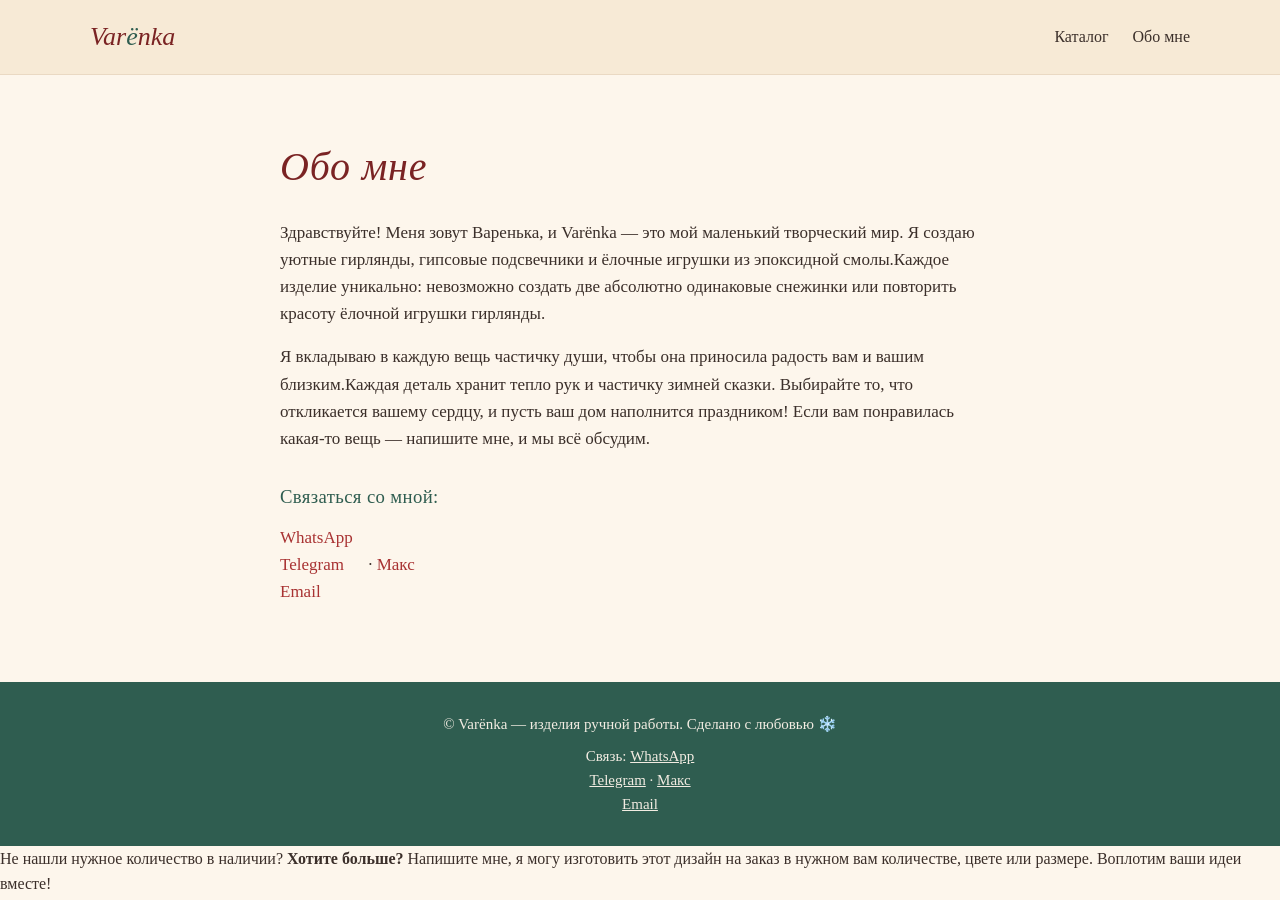
==== about.html @ e11b9ad2 "Update about.html" ====
<!DOCTYPE html>
<html lang="ru">
<head>
  <meta charset="UTF-8">
  <meta name="viewport" content="width=device-width, initial-scale=1.0">
  <title>Обо мне — Varёnka</title>
  <link rel="stylesheet" href="style.css">
</head>
<body>

<header>
  <div class="container nav">
    <a href="index.html" class="logo">Var<span>ё</span>nka</a>
    <ul>
      <li><a href="catalog.html">Каталог</a></li>
      <li><a href="about.html">Обо мне</a></li>
    </ul>
  </div>
</header>

<div class="container about">
  <h1>Обо мне</h1>
  <p>Здравствуйте! Меня зовут Варенька, и Varёnka — это мой маленький творческий мир. Я создаю уютные гирлянды, гипсовые подсвечники и ёлочные игрушки из эпоксидной смолы.Каждое изделие уникально: невозможно создать две абсолютно одинаковые снежинки или повторить красоту ёлочной игрушки гирлянды.</p>
  <p> Я вкладываю в каждую вещь частичку души, чтобы она приносила радость вам и вашим близким.Каждая деталь хранит тепло рук и частичку зимней сказки. Выбирайте то, что откликается вашему сердцу, и пусть ваш дом наполнится праздником! Если вам понравилась какая-то вещь — напишите мне, и мы всё обсудим.</p>

  <div class="contacts">
    <h3 style="margin-bottom:12px;color:var(--green)">Связаться со мной:</h3>
    <p>
       <a href="https://wa.me/+79312424304" target="_blank">WhatsApp</a><br>
      <a href="https://t.me/zaigrinavs">Telegram</a> ·
   <a href="https://max.ru/u/f9LHodD0cOLlz1ItaKKBuRrBQSuhfOYl6oUlWiGbm6PGYJE0i15IHQIW2W4" target="_blank">Макс</a><br>
      <a href="fep0000@gmail.com">Email</a>
    </p>
  </div>
</div>

<footer>
  <p>© Varёnka — изделия ручной работы. Сделано с любовью ❄️</p>
  <p style="margin-top:8px;">
    Связь: 
    <a href="https://wa.me/+79312424304" target="_blank">WhatsApp</a><br>
      <a href="https://t.me/zaigrinavs">Telegram</a> ·
   <a href="https://max.ru/u/f9LHodD0cOLlz1ItaKKBuRrBQSuhfOYl6oUlWiGbm6PGYJE0i15IHQIW2W4" target="_blank">Макс</a><br>
      <a href="fep0000@gmail.com">Email</a>
  </p>
</footer>
    
</body>
</html>
  <p>Не нашли нужное количество в наличии? <strong>Хотите больше?</strong> Напишите мне, я могу изготовить этот дизайн на заказ в нужном вам количестве, цвете или размере. Воплотим ваши идеи вместе!</p>
---- style.css ----
/* ===== Базовое ===== */
* { box-sizing: border-box; margin: 0; padding: 0; }

:root {
  --bg: #fdf6ec;          /* тёплый кремовый */
  --bg-soft: #f7ead6;
  --accent: #a83232;      /* винный красный */
  --accent-dark: #7a2323;
  --green: #2f5d50;       /* тёмно-зелёный */
  --text: #3b2f2a;
  --muted: #7a6a60;
  --card: #ffffff;
  --shadow: 0 6px 24px rgba(59, 47, 42, 0.08);
  --radius: 16px;
}

body {
  font-family: "Georgia", "Times New Roman", serif;
  background: var(--bg);
  color: var(--text);
  line-height: 1.6;
}

h1, h2, h3 { font-weight: normal; letter-spacing: 0.02em; }

a { color: var(--accent); text-decoration: none; }
a:hover { text-decoration: underline; }

img { max-width: 100%; display: block; }

.container { max-width: 1100px; margin: 0 auto; padding: 0 20px; }

/* ===== Шапка ===== */
header {
  background: var(--bg-soft);
  border-bottom: 1px solid #ead9c3;
  position: sticky; top: 0; z-index: 10;
}
.nav {
  display: flex; align-items: center; justify-content: space-between;
  padding: 16px 0;
  flex-wrap: wrap; gap: 12px;
}
.logo {
  font-size: 26px; font-family: "Georgia", serif; font-style: italic;
  color: var(--accent-dark);
}
.logo span { color: var(--green); }
.nav ul { display: flex; gap: 24px; list-style: none; flex-wrap: wrap; }
.nav ul a { color: var(--text); font-size: 16px; }

/* ===== Hero на главной ===== */
.hero {
  padding: 80px 0 60px;
  text-align: center;
  background:
    radial-gradient(circle at 15% 20%, rgba(168,50,50,0.06), transparent 40%),
    radial-gradient(circle at 85% 80%, rgba(47,93,80,0.07), transparent 45%);
}
.hero h1 {
  font-size: clamp(34px, 6vw, 56px);
  color: var(--accent-dark);
  margin-bottom: 18px;
  font-style: italic;
}
.hero p {
  font-size: clamp(16px, 2.4vw, 20px);
  color: var(--muted);
  max-width: 640px; margin: 0 auto 32px;
}
.btn {
  display: inline-block;
  background: var(--accent);
  color: #fff;
  padding: 14px 32px;
  border-radius: 40px;
  font-size: 17px;
  transition: background .2s;
}
.btn:hover { background: var(--accent-dark); text-decoration: none; }
.btn-outline {
  background: transparent; color: var(--accent);
  border: 1.5px solid var(--accent);
}

/* ===== Категории на главной ===== */
.categories {
  display: grid;
  grid-template-columns: repeat(auto-fit, minmax(200px, 1fr));
  gap: 20px;
  padding: 40px 0 70px;
}
.cat-card {
  background: var(--card);
  border-radius: var(--radius);
  padding: 36px 20px;
  text-align: center;
  box-shadow: var(--shadow);
  transition: transform .2s;
  color: var(--text);
}
.cat-card:hover { transform: translateY(-4px); text-decoration: none; }
.cat-card .emoji { font-size: 40px; display: block; margin-bottom: 12px; }
.cat-card h3 { color: var(--accent-dark); font-size: 20px; }

/* ===== Каталог ===== */
.catalog-header { padding: 50px 0 20px; text-align: center; }
.catalog-header h1 { font-size: clamp(28px, 4vw, 40px); color: var(--accent-dark); font-style: italic; }
.catalog-header p { color: var(--muted); }

.filters {
  display: flex; gap: 10px; flex-wrap: wrap; justify-content: center;
  padding: 20px 0 30px;
}
.filter-btn {
  background: var(--card);
  border: 1.5px solid #ead9c3;
  border-radius: 40px;
  padding: 8px 20px;
  cursor: pointer;
  font-family: inherit;
  font-size: 15px;
  color: var(--text);
  transition: all .2s;
}
.filter-btn:hover { border-color: var(--accent); }
.filter-btn.active { background: var(--accent); color: #fff; border-color: var(--accent); }

.grid {
  display: grid;
  grid-template-columns: repeat(auto-fill, minmax(240px, 1fr));
  gap: 24px;
  padding-bottom: 70px;
}
.card {
  background: var(--card);
  border-radius: var(--radius);
  overflow: hidden;
  box-shadow: var(--shadow);
  transition: transform .2s;
  display: flex; flex-direction: column;
}
.card:hover { transform: translateY(-4px); }
.card .photo {
  aspect-ratio: 1 / 1;
  background: var(--bg-soft);
  overflow: hidden;
}
.card .photo img { width: 100%; height: 100%; object-fit: cover; }
.card .body { padding: 16px 18px 20px; flex: 1; display: flex; flex-direction: column; }
.card .cat-label {
  font-size: 12px; text-transform: uppercase; letter-spacing: 0.08em;
  color: var(--green); margin-bottom: 6px;
}
.card h3 { font-size: 18px; margin-bottom: 8px; color: var(--text); }
.card .desc { font-size: 14px; color: var(--muted); flex: 1; margin-bottom: 12px; }
.card .price { font-size: 18px; color: var(--accent-dark); font-weight: bold; }

/* ===== Подвал ===== */
footer {
  background: var(--green);
  color: #f2ece2;
  text-align: center;
  padding: 30px 20px;
  font-size: 15px;
}
footer a { color: #f2ece2; text-decoration: underline; }

/* ===== Обо мне ===== */
.about { padding: 60px 0; max-width: 720px; margin: 0 auto; }
.about h1 { font-size: clamp(28px, 4vw, 40px); color: var(--accent-dark); font-style: italic; margin-bottom: 20px; }
.about p { margin-bottom: 16px; font-size: 17px; }
.contacts { margin-top: 30px; }
.contacts a { display: inline-block; margin-right: 20px; font-size: 17px; }

/* ===== Мобильная адаптация ===== */
@media (max-width: 600px) {
  .nav ul { gap: 14px; font-size: 15px; }
  .hero { padding: 50px 0 40px; }
  .grid { grid-template-columns: repeat(auto-fill, minmax(160px, 1fr)); gap: 14px; }
  .card .body { padding: 12px; }
  .card h3 { font-size: 16px; }
  .card .desc { font-size: 13px; }
}
/* ===== Модальное окно галереи ===== */
.modal {
  display: none; 
  position: fixed; 
  z-index: 100; 
  left: 0;
  top: 0;
  width: 100%; 
  height: 100%; 
  overflow: auto; 
  background-color: rgba(59, 47, 42, 0.9); /* Темный фон */
  backdrop-filter: blur(4px);
}

.modal-content {
  margin: 5% auto;
  display: block;
  max-width: 80%;
  max-height: 75vh;
  border-radius: 8px;
  box-shadow: 0 0 20px rgba(0,0,0,0.5);
  object-fit: contain;
  animation: zoom 0.3s;
}

@keyframes zoom {
  from {transform: scale(0.8)} 
  to {transform: scale(1)}
}

.close {
  position: absolute;
  top: 20px;
  right: 35px;
  color: #fdf6ec;
  font-size: 40px;
  font-weight: bold;
  cursor: pointer;
}

.close:hover { color: #a83232; }

.prev, .next {
  cursor: pointer;
  position: absolute;
  top: 50%;
  width: auto;
  padding: 16px;
  margin-top: -50px;
  color: white;
  font-weight: bold;
  font-size: 30px;
  transition: 0.3s;
  user-select: none;
  text-decoration: none;
}
.next { right: 20px; border-radius: 3px 0 0 3px; }
.prev { left: 20px; border-radius: 0 3px 3px 0; }
.prev:hover, .next:hover { background-color: rgba(168,50,50,0.8); color: #fff; }

#caption {
  margin: auto;
  display: block;
  width: 80%;
  max-width: 700px;
  text-align: center;
  color: #fdf6ec;
  padding: 10px 0;
  font-size: 20px;
  font-style: italic;
}

/* Адаптив для телефонов */
@media only screen and (max-width: 700px){
  .modal-content { width: 100%; }
  .prev, .next { font-size: 20px; }
}
/* ===== Переключатель обложек на карточке ===== */
.photo {
  position: relative; /* Чтобы стрелочки позиционировались внутри фото */
}

.card-arrow {
  position: absolute;
  top: 50%;
  transform: translateY(-50%);
  background: rgba(253, 246, 236, 0.85); /* Тёплый кремовый фон */
  color: var(--accent-dark);
  border: none;
  border-radius: 50%;
  width: 32px;
  height: 32px;
  font-size: 18px;
  display: flex;
  align-items: center;
  justify-content: center;
  cursor: pointer;
  box-shadow: 0 2px 8px rgba(0,0,0,0.15);
  opacity: 0; /* Скрыты по умолчанию */
  transition: opacity 0.2s, background 0.2s;
  z-index: 2;
}

.card:hover .card-arrow {
  opacity: 1; /* Появляются при наведении на карточку */
}

.card-arrow:hover {
  background: #ffffff;
}

.card-arrow.left { left: 10px; }
.card-arrow.right { right: 10px; }
/* Кнопка "Показать всю коллекцию" */
.btn-collection {
  display: inline-block;
  background: var(--accent);
  color: #fff;
  padding: 10px 24px;
  border-radius: 30px;
  font-size: 15px;
  transition: background 0.2s;
  border: none;
  cursor: pointer;
  font-family: inherit;
}
.btn-collection:hover {
  background: var(--accent-dark);
}
/* ===== Картинки в категориях на главной ===== */
.cat-card {
  display: flex;
  flex-direction: column;
  align-items: center;
  overflow: hidden;
  padding: 0 0 20px 0; /* Убираем отступ сверху, чтобы картинка была впритык к краям */
}

.cat-img {
  width: 100%;
  height: 180px;
  object-fit: cover;
  margin-bottom: 15px;
  border-bottom: 2px solid var(--bg-soft);
  transition: transform 0.3s ease;
}

.cat-card:hover .cat-img {
  transform: scale(1.05); /* Легкий эффект увеличения при наведении */
}

/* Убираем старый стиль для эмодзи, так как мы его больше не используем */
.cat-card .emoji {
  display: none;
}
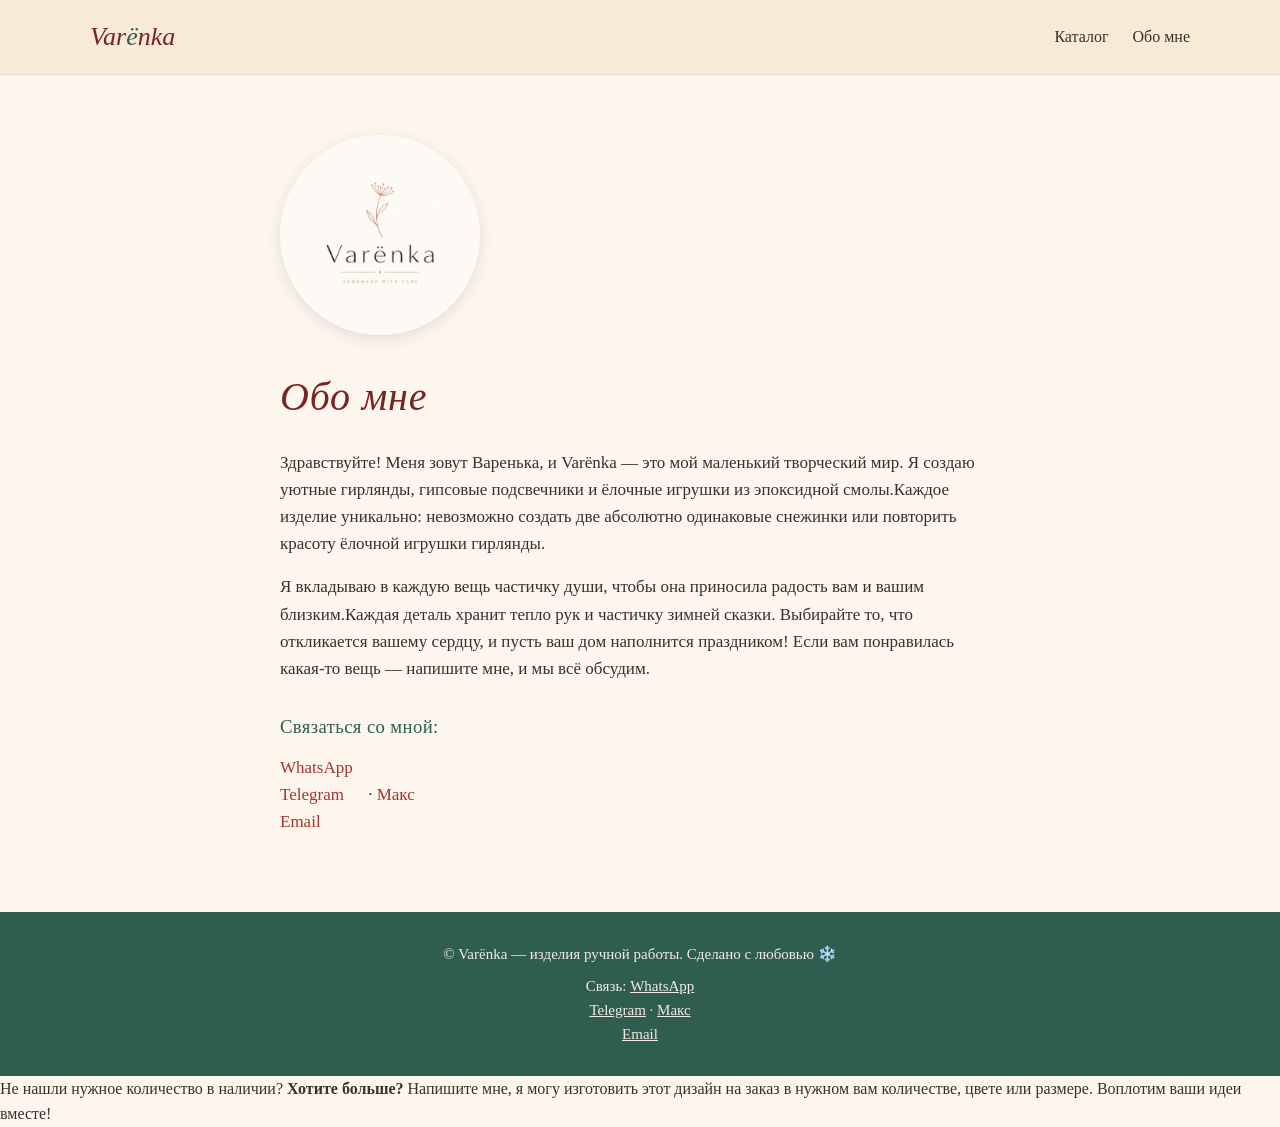
==== commit 14f1d39f: "Update about.html" ====
--- a/about.html
+++ b/about.html
@@ -19,6 +19,9 @@
 </header>
 
 <div class="container about">
+   <div style="text-align: center; margin-bottom: 30px;">
+    <img src="images/logo.png" alt="Логотип Varёnka" style="max-width: 200px; width: 100%; border-radius: 50%; box-shadow: 0 4px 15px rgba(0,0,0,0.1);">
+  </div>
   <h1>Обо мне</h1>
   <p>Здравствуйте! Меня зовут Варенька, и Varёnka — это мой маленький творческий мир. Я создаю уютные гирлянды, гипсовые подсвечники и ёлочные игрушки из эпоксидной смолы.Каждое изделие уникально: невозможно создать две абсолютно одинаковые снежинки или повторить красоту ёлочной игрушки гирлянды.</p>
   <p> Я вкладываю в каждую вещь частичку души, чтобы она приносила радость вам и вашим близким.Каждая деталь хранит тепло рук и частичку зимней сказки. Выбирайте то, что откликается вашему сердцу, и пусть ваш дом наполнится праздником! Если вам понравилась какая-то вещь — напишите мне, и мы всё обсудим.</p>
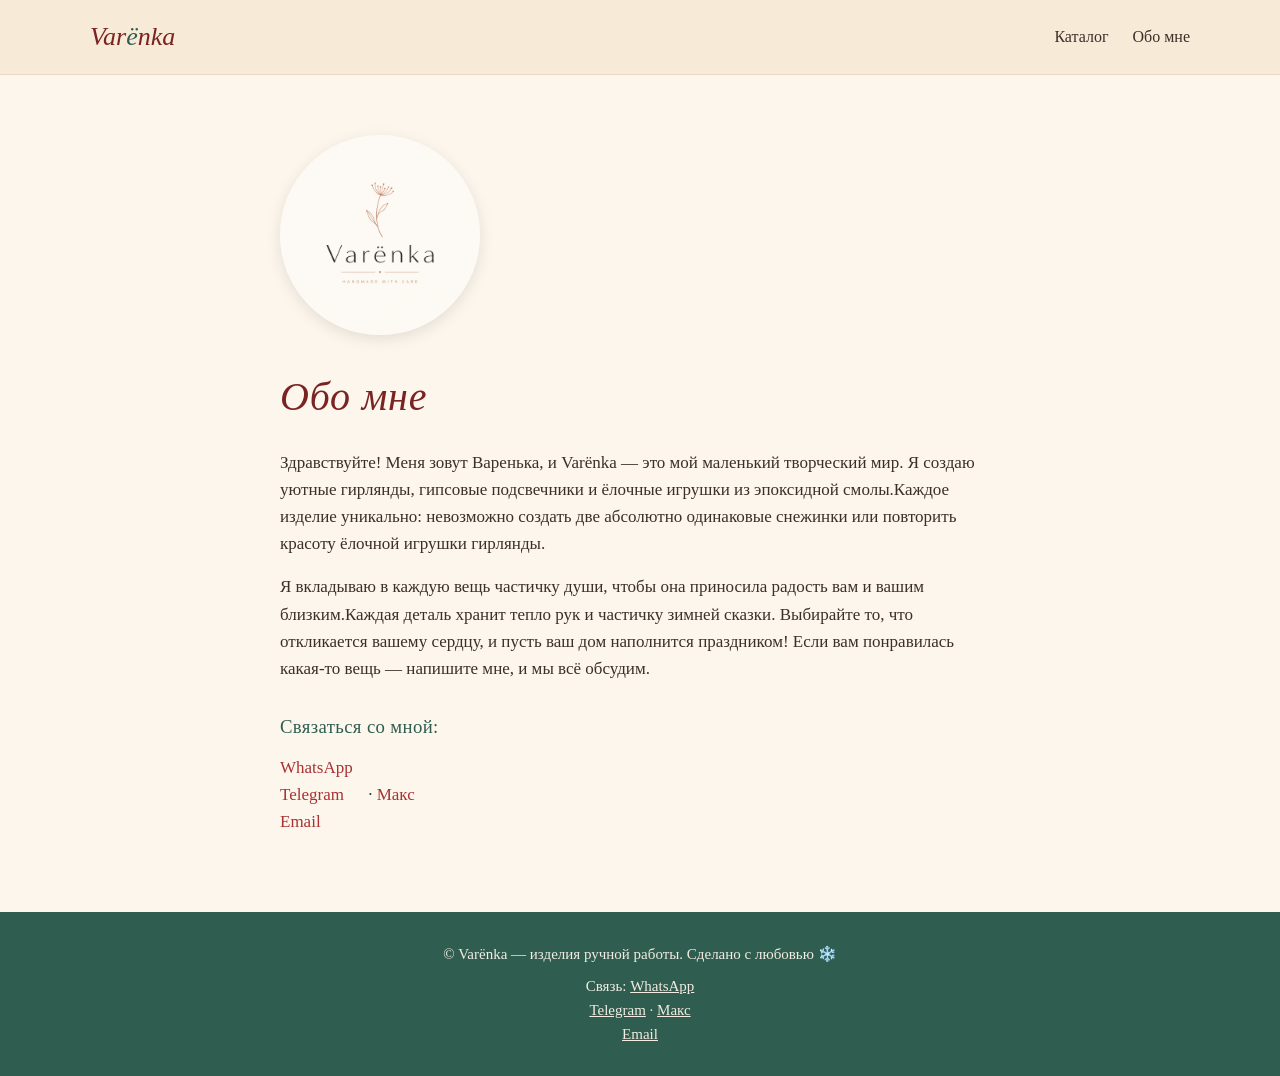
==== commit ec14a03e: "Update about.html" ====
--- a/about.html
+++ b/about.html
@@ -50,4 +50,4 @@
     
 </body>
 </html>
-  <p>Не нашли нужное количество в наличии? <strong>Хотите больше?</strong> Напишите мне, я могу изготовить этот дизайн на заказ в нужном вам количестве, цвете или размере. Воплотим ваши идеи вместе!</p>
+ 
--- a/style.css
+++ b/style.css
@@ -337,3 +337,28 @@
 .cat-card .emoji {
   display: none;
 }
+/* ===== Блок "Изготовление на заказ" в каталоге ===== */
+.custom-order-block {
+  background: var(--bg-soft);
+  border: 1px dashed var(--accent);
+  border-radius: var(--radius);
+  padding: 30px 20px;
+  text-align: center;
+  margin: 40px auto 60px auto;
+  max-width: 800px;
+  box-shadow: var(--shadow);
+}
+
+.custom-order-block h3 {
+  color: var(--accent-dark);
+  font-size: 22px;
+  margin-bottom: 15px;
+  font-style: italic;
+}
+
+.custom-order-block p {
+  color: var(--text);
+  font-size: 16px;
+  margin-bottom: 20px;
+  line-height: 1.6;
+}
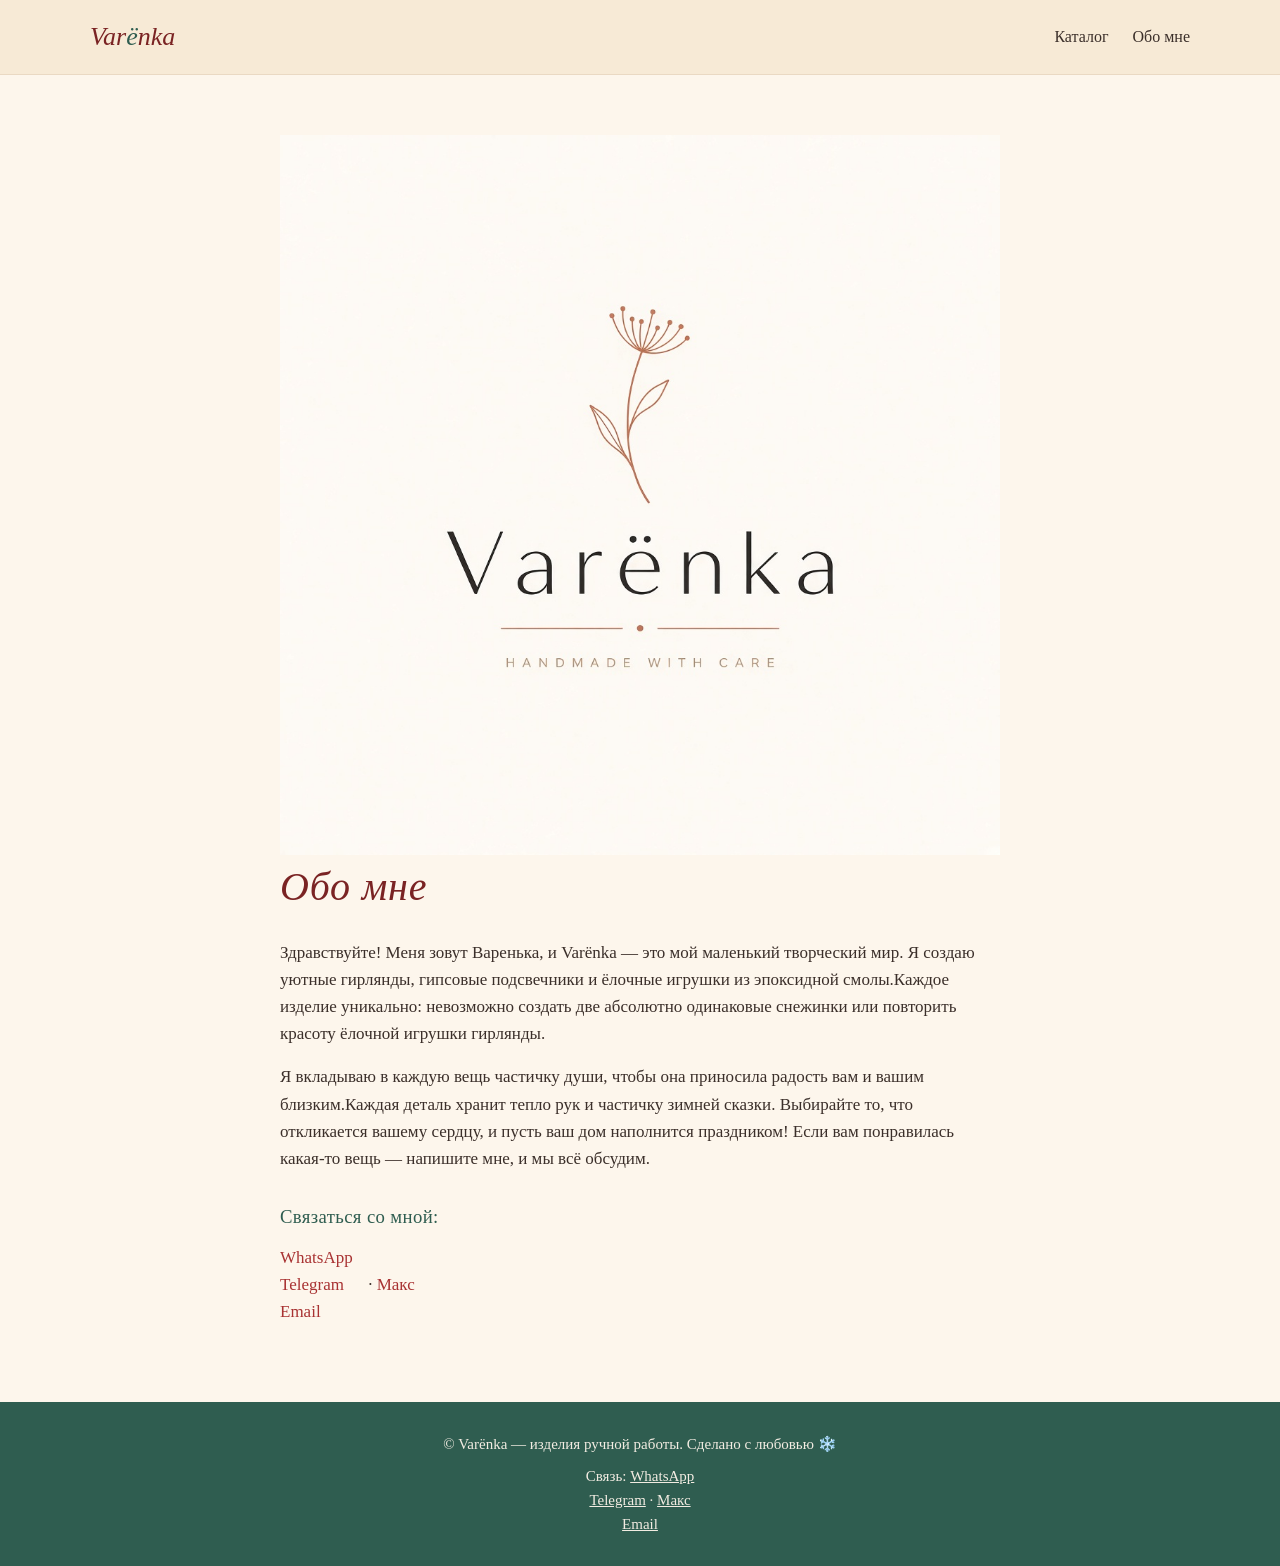
==== commit 66c3fd2a: "Update about.html" ====
--- a/about.html
+++ b/about.html
@@ -19,11 +19,15 @@
 </header>
 
 <div class="container about">
-   <div style="text-align: center; margin-bottom: 30px;">
-    <img src="images/logo.png" alt="Логотип Varёnka" style="max-width: 200px; width: 100%; border-radius: 50%; box-shadow: 0 4px 15px rgba(0,0,0,0.1);">
+  <div class="about-header">
+    <img src="images/logo.png" alt="Логотип Varёnka" class="about-logo">
+    <div class="about-title">
+      <h1>Обо мне</h1>
+    </div>
   </div>
-  <h1>Обо мне</h1>
-  <p>Здравствуйте! Меня зовут Варенька, и Varёnka — это мой маленький творческий мир. Я создаю уютные гирлянды, гипсовые подсвечники и ёлочные игрушки из эпоксидной смолы.Каждое изделие уникально: невозможно создать две абсолютно одинаковые снежинки или повторить красоту ёлочной игрушки гирлянды.</p>
+  
+  <div class="about-text">
+    <p>Здравствуйте! Меня зовут Варенька, и Varёnka — это мой маленький творческий мир. Я создаю уютные гирлянды, гипсовые подсвечники и ёлочные игрушки из эпоксидной смолы.Каждое изделие уникально: невозможно создать две абсолютно одинаковые снежинки или повторить красоту ёлочной игрушки гирлянды.</p>
   <p> Я вкладываю в каждую вещь частичку души, чтобы она приносила радость вам и вашим близким.Каждая деталь хранит тепло рук и частичку зимней сказки. Выбирайте то, что откликается вашему сердцу, и пусть ваш дом наполнится праздником! Если вам понравилась какая-то вещь — напишите мне, и мы всё обсудим.</p>
 
   <div class="contacts">
@@ -36,7 +40,7 @@
     </p>
   </div>
 </div>
-
+</div>
 <footer>
   <p>© Varёnka — изделия ручной работы. Сделано с любовью ❄️</p>
   <p style="margin-top:8px;">
--- a/style.css
+++ b/style.css
@@ -362,3 +362,41 @@
   margin-bottom: 20px;
   line-height: 1.6;
 }
+/* ===== Баннер на главной ===== */
+.hero-content {
+  display: flex;
+  align-items: center;
+  justify-content: center;
+  gap: 40px; /* Расстояние между логотипом и текстом */
+  text-align: left; /* Выравниваем текст по левому краю */
+}
+
+.hero-text {
+  max-width: 600px;
+}
+
+.hero-logo {
+  width: 200px;  /* Тот же размер, что и на странице Обо мне */
+  height: 200px; 
+  flex-shrink: 0; /* Запрещаем сжиматься */
+  border-radius: 50%; /* Делает идеальный круг */
+  object-fit: cover; /* Чтобы картинка не искажалась */
+  box-shadow: 0 6px 20px rgba(59, 47, 42, 0.15); /* Тень, как на Обо мне */
+  border: 3px solid var(--bg-soft); /* Легкая рамка */
+  margin: 0; 
+}
+
+/* Мобильная адаптация для баннера */
+@media (max-width: 768px) {
+  .hero-content {
+    flex-direction: column; /* На телефонах ставим картинку над текстом */
+    text-align: center;
+  }
+  .hero-text {
+    text-align: center;
+  }
+  .hero-logo {
+    width: 150px;
+    height: 150px;
+  }
+}
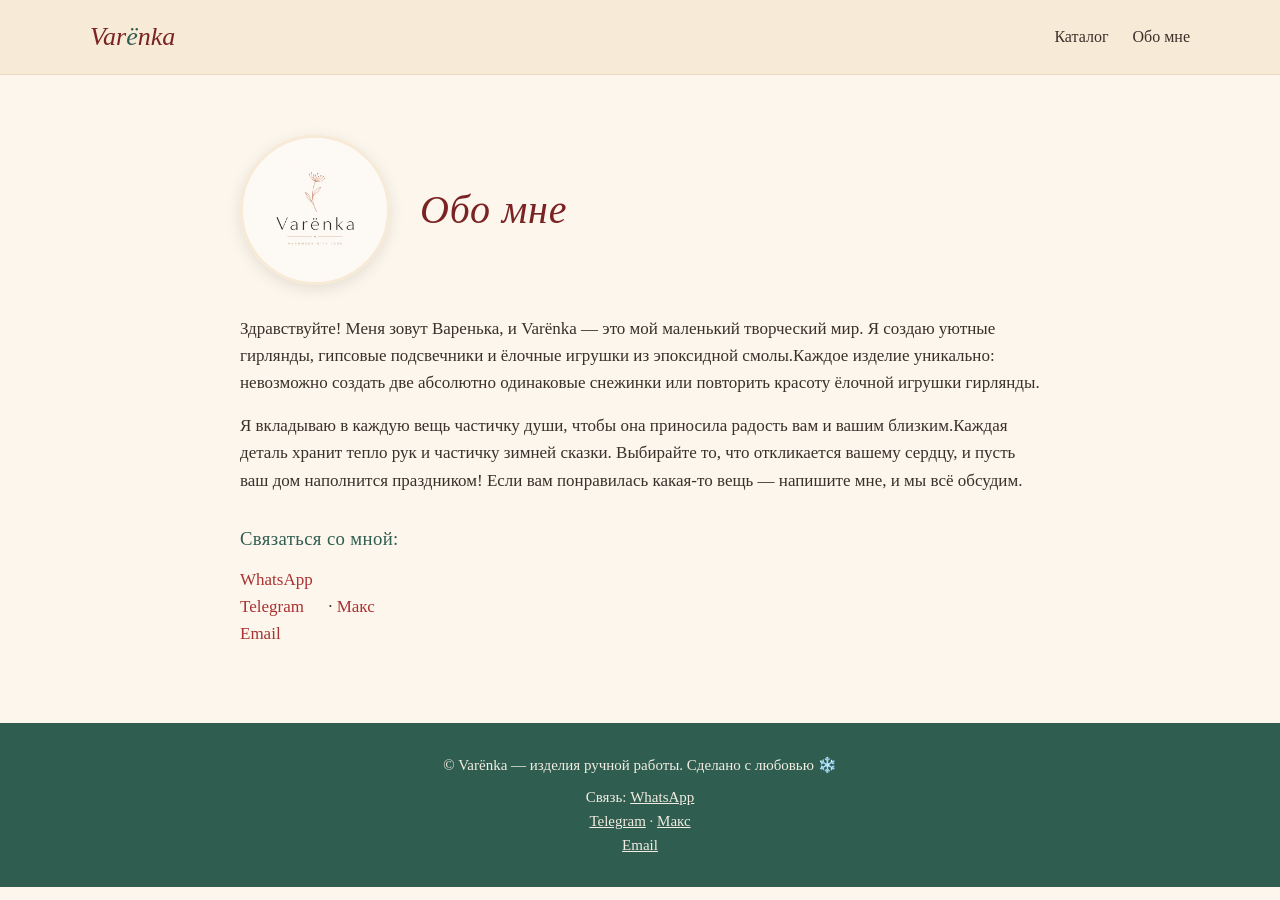
==== commit e39e2b9f: "Update about.html" ====
--- a/about.html
+++ b/about.html
@@ -19,11 +19,10 @@
 </header>
 
 <div class="container about">
-  <div class="about-header">
-    <img src="images/logo.png" alt="Логотип Varёnka" class="about-logo">
-    <div class="about-title">
-      <h1>Обо мне</h1>
-    </div>
+  
+  <div class="about-flex">
+    <img src="images/logo.png" alt="Логотип Varёnka" class="brand-logo">
+    <h1 style="font-size: 40px; color: var(--accent-dark); font-style: italic; margin: 0;">Обо мне</h1>
   </div>
   
   <div class="about-text">
--- a/style.css
+++ b/style.css
@@ -49,25 +49,53 @@
 .nav ul { display: flex; gap: 24px; list-style: none; flex-wrap: wrap; }
 .nav ul a { color: var(--text); font-size: 16px; }
 
-/* ===== Hero на главной ===== */
+/* ===== Баннер на главной ===== */
 .hero {
-  padding: 80px 0 60px;
-  text-align: center;
+  padding: 60px 0 60px;
   background:
     radial-gradient(circle at 15% 20%, rgba(168,50,50,0.06), transparent 40%),
     radial-gradient(circle at 85% 80%, rgba(47,93,80,0.07), transparent 45%);
 }
-.hero h1 {
+
+.hero-flex {
+  display: flex;
+  align-items: center;
+  justify-content: center;
+  gap: 40px;
+  flex-wrap: wrap;
+}
+
+.hero-text {
+  max-width: 600px;
+}
+
+.hero-text h1 {
   font-size: clamp(34px, 6vw, 56px);
   color: var(--accent-dark);
   margin-bottom: 18px;
   font-style: italic;
 }
-.hero p {
+.hero-text p {
   font-size: clamp(16px, 2.4vw, 20px);
   color: var(--muted);
-  max-width: 640px; margin: 0 auto 32px;
-}
+  margin-bottom: 32px;
+}
+
+/* ===== Универсальный логотип ===== */
+.brand-logo {
+  width: 150px !important; 
+  height: 150px !important; 
+  max-width: 150px !important;
+  object-fit: cover !important; 
+  border-radius: 50% !important; 
+  box-shadow: 0 4px 15px rgba(0,0,0,0.1) !important;
+  border: 3px solid var(--bg-soft) !important;
+  display: inline-block;
+  vertical-align: middle;
+  margin: 0;
+}
+
+/* ===== Кнопки ===== */
 .btn {
   display: inline-block;
   background: var(--accent);
@@ -78,10 +106,6 @@
   transition: background .2s;
 }
 .btn:hover { background: var(--accent-dark); text-decoration: none; }
-.btn-outline {
-  background: transparent; color: var(--accent);
-  border: 1.5px solid var(--accent);
-}
 
 /* ===== Категории на главной ===== */
 .categories {
@@ -98,10 +122,24 @@
   box-shadow: var(--shadow);
   transition: transform .2s;
   color: var(--text);
+  display: flex;
+  flex-direction: column;
+  align-items: center;
+  overflow: hidden;
+  padding: 0 0 20px 0;
 }
 .cat-card:hover { transform: translateY(-4px); text-decoration: none; }
-.cat-card .emoji { font-size: 40px; display: block; margin-bottom: 12px; }
-.cat-card h3 { color: var(--accent-dark); font-size: 20px; }
+.cat-card h3 { color: var(--accent-dark); font-size: 20px; margin-top: 15px; }
+
+.cat-img {
+  width: 100%;
+  height: 180px;
+  object-fit: cover;
+  margin-bottom: 15px;
+  border-bottom: 2px solid var(--bg-soft);
+  transition: transform 0.3s ease;
+}
+.cat-card:hover .cat-img { transform: scale(1.05); }
 
 /* ===== Каталог ===== */
 .catalog-header { padding: 50px 0 20px; text-align: center; }
@@ -139,12 +177,14 @@
   box-shadow: var(--shadow);
   transition: transform .2s;
   display: flex; flex-direction: column;
+  cursor: pointer;
 }
 .card:hover { transform: translateY(-4px); }
 .card .photo {
   aspect-ratio: 1 / 1;
   background: var(--bg-soft);
   overflow: hidden;
+  position: relative;
 }
 .card .photo img { width: 100%; height: 100%; object-fit: cover; }
 .card .body { padding: 16px 18px 20px; flex: 1; display: flex; flex-direction: column; }
@@ -156,119 +196,12 @@
 .card .desc { font-size: 14px; color: var(--muted); flex: 1; margin-bottom: 12px; }
 .card .price { font-size: 18px; color: var(--accent-dark); font-weight: bold; }
 
-/* ===== Подвал ===== */
-footer {
-  background: var(--green);
-  color: #f2ece2;
-  text-align: center;
-  padding: 30px 20px;
-  font-size: 15px;
-}
-footer a { color: #f2ece2; text-decoration: underline; }
-
-/* ===== Обо мне ===== */
-.about { padding: 60px 0; max-width: 720px; margin: 0 auto; }
-.about h1 { font-size: clamp(28px, 4vw, 40px); color: var(--accent-dark); font-style: italic; margin-bottom: 20px; }
-.about p { margin-bottom: 16px; font-size: 17px; }
-.contacts { margin-top: 30px; }
-.contacts a { display: inline-block; margin-right: 20px; font-size: 17px; }
-
-/* ===== Мобильная адаптация ===== */
-@media (max-width: 600px) {
-  .nav ul { gap: 14px; font-size: 15px; }
-  .hero { padding: 50px 0 40px; }
-  .grid { grid-template-columns: repeat(auto-fill, minmax(160px, 1fr)); gap: 14px; }
-  .card .body { padding: 12px; }
-  .card h3 { font-size: 16px; }
-  .card .desc { font-size: 13px; }
-}
-/* ===== Модальное окно галереи ===== */
-.modal {
-  display: none; 
-  position: fixed; 
-  z-index: 100; 
-  left: 0;
-  top: 0;
-  width: 100%; 
-  height: 100%; 
-  overflow: auto; 
-  background-color: rgba(59, 47, 42, 0.9); /* Темный фон */
-  backdrop-filter: blur(4px);
-}
-
-.modal-content {
-  margin: 5% auto;
-  display: block;
-  max-width: 80%;
-  max-height: 75vh;
-  border-radius: 8px;
-  box-shadow: 0 0 20px rgba(0,0,0,0.5);
-  object-fit: contain;
-  animation: zoom 0.3s;
-}
-
-@keyframes zoom {
-  from {transform: scale(0.8)} 
-  to {transform: scale(1)}
-}
-
-.close {
-  position: absolute;
-  top: 20px;
-  right: 35px;
-  color: #fdf6ec;
-  font-size: 40px;
-  font-weight: bold;
-  cursor: pointer;
-}
-
-.close:hover { color: #a83232; }
-
-.prev, .next {
-  cursor: pointer;
-  position: absolute;
-  top: 50%;
-  width: auto;
-  padding: 16px;
-  margin-top: -50px;
-  color: white;
-  font-weight: bold;
-  font-size: 30px;
-  transition: 0.3s;
-  user-select: none;
-  text-decoration: none;
-}
-.next { right: 20px; border-radius: 3px 0 0 3px; }
-.prev { left: 20px; border-radius: 0 3px 3px 0; }
-.prev:hover, .next:hover { background-color: rgba(168,50,50,0.8); color: #fff; }
-
-#caption {
-  margin: auto;
-  display: block;
-  width: 80%;
-  max-width: 700px;
-  text-align: center;
-  color: #fdf6ec;
-  padding: 10px 0;
-  font-size: 20px;
-  font-style: italic;
-}
-
-/* Адаптив для телефонов */
-@media only screen and (max-width: 700px){
-  .modal-content { width: 100%; }
-  .prev, .next { font-size: 20px; }
-}
-/* ===== Переключатель обложек на карточке ===== */
-.photo {
-  position: relative; /* Чтобы стрелочки позиционировались внутри фото */
-}
-
+/* ===== Стрелочки на карточках ===== */
 .card-arrow {
   position: absolute;
   top: 50%;
   transform: translateY(-50%);
-  background: rgba(253, 246, 236, 0.85); /* Тёплый кремовый фон */
+  background: rgba(253, 246, 236, 0.85);
   color: var(--accent-dark);
   border: none;
   border-radius: 50%;
@@ -280,64 +213,63 @@
   justify-content: center;
   cursor: pointer;
   box-shadow: 0 2px 8px rgba(0,0,0,0.15);
-  opacity: 0; /* Скрыты по умолчанию */
+  opacity: 0;
   transition: opacity 0.2s, background 0.2s;
   z-index: 2;
 }
-
-.card:hover .card-arrow {
-  opacity: 1; /* Появляются при наведении на карточку */
-}
-
-.card-arrow:hover {
-  background: #ffffff;
-}
-
+.card:hover .card-arrow { opacity: 1; }
+.card-arrow:hover { background: #ffffff; }
 .card-arrow.left { left: 10px; }
 .card-arrow.right { right: 10px; }
-/* Кнопка "Показать всю коллекцию" */
+
+/* ===== Модальное окно ===== */
+.modal {
+  display: none; 
+  position: fixed; 
+  z-index: 100; 
+  left: 0; top: 0; width: 100%; height: 100%; 
+  overflow: auto; 
+  background-color: rgba(59, 47, 42, 0.9);
+  backdrop-filter: blur(4px);
+}
+.modal-content {
+  margin: 5% auto;
+  display: block;
+  max-width: 80%;
+  max-height: 75vh;
+  border-radius: 8px;
+  box-shadow: 0 0 20px rgba(0,0,0,0.5);
+  object-fit: contain;
+  animation: zoom 0.3s;
+}
+@keyframes zoom { from {transform: scale(0.8)} to {transform: scale(1)} }
+.close {
+  position: absolute; top: 20px; right: 35px;
+  color: #fdf6ec; font-size: 40px; font-weight: bold; cursor: pointer;
+}
+.close:hover { color: var(--accent); }
+.prev, .next {
+  cursor: pointer; position: absolute; top: 50%;
+  width: auto; padding: 16px; margin-top: -50px;
+  color: white; font-weight: bold; font-size: 30px;
+  transition: 0.3s; user-select: none; text-decoration: none;
+}
+.next { right: 20px; border-radius: 3px 0 0 3px; }
+.prev { left: 20px; border-radius: 0 3px 3px 0; }
+.prev:hover, .next:hover { background-color: rgba(168,50,50,0.8); color: #fff; }
+#caption {
+  margin: auto; display: block; width: 80%; max-width: 700px;
+  text-align: center; color: #fdf6ec; padding: 10px 0;
+  font-size: 20px; font-style: italic;
+}
 .btn-collection {
-  display: inline-block;
-  background: var(--accent);
-  color: #fff;
-  padding: 10px 24px;
-  border-radius: 30px;
-  font-size: 15px;
-  transition: background 0.2s;
-  border: none;
-  cursor: pointer;
-  font-family: inherit;
-}
-.btn-collection:hover {
-  background: var(--accent-dark);
-}
-/* ===== Картинки в категориях на главной ===== */
-.cat-card {
-  display: flex;
-  flex-direction: column;
-  align-items: center;
-  overflow: hidden;
-  padding: 0 0 20px 0; /* Убираем отступ сверху, чтобы картинка была впритык к краям */
-}
-
-.cat-img {
-  width: 100%;
-  height: 180px;
-  object-fit: cover;
-  margin-bottom: 15px;
-  border-bottom: 2px solid var(--bg-soft);
-  transition: transform 0.3s ease;
-}
-
-.cat-card:hover .cat-img {
-  transform: scale(1.05); /* Легкий эффект увеличения при наведении */
-}
-
-/* Убираем старый стиль для эмодзи, так как мы его больше не используем */
-.cat-card .emoji {
-  display: none;
-}
-/* ===== Блок "Изготовление на заказ" в каталоге ===== */
+  display: inline-block; background: var(--accent); color: #fff;
+  padding: 10px 24px; border-radius: 30px; font-size: 15px;
+  transition: background 0.2s; border: none; cursor: pointer; font-family: inherit;
+}
+.btn-collection:hover { background: var(--accent-dark); }
+
+/* ===== Блок "Изготовление на заказ" ===== */
 .custom-order-block {
   background: var(--bg-soft);
   border: 1px dashed var(--accent);
@@ -348,55 +280,68 @@
   max-width: 800px;
   box-shadow: var(--shadow);
 }
-
-.custom-order-block h3 {
-  color: var(--accent-dark);
-  font-size: 22px;
-  margin-bottom: 15px;
-  font-style: italic;
-}
-
-.custom-order-block p {
-  color: var(--text);
-  font-size: 16px;
-  margin-bottom: 20px;
-  line-height: 1.6;
-}
-/* ===== Баннер на главной ===== */
-.hero-content {
+.custom-order-block h3 { color: var(--accent-dark); font-size: 22px; margin-bottom: 15px; font-style: italic; }
+.custom-order-block p { color: var(--text); font-size: 16px; margin-bottom: 20px; line-height: 1.6; }
+
+/* ===== Обо мне ===== */
+.about { padding: 60px 0; max-width: 800px; margin: 0 auto; }
+.about-flex {
   display: flex;
   align-items: center;
-  justify-content: center;
-  gap: 40px; /* Расстояние между логотипом и текстом */
-  text-align: left; /* Выравниваем текст по левому краю */
-}
-
-.hero-text {
-  max-width: 600px;
-}
-
-.hero-logo {
-  width: 200px;  /* Тот же размер, что и на странице Обо мне */
-  height: 200px; 
-  flex-shrink: 0; /* Запрещаем сжиматься */
-  border-radius: 50%; /* Делает идеальный круг */
-  object-fit: cover; /* Чтобы картинка не искажалась */
-  box-shadow: 0 6px 20px rgba(59, 47, 42, 0.15); /* Тень, как на Обо мне */
-  border: 3px solid var(--bg-soft); /* Легкая рамка */
-  margin: 0; 
-}
-
-/* Мобильная адаптация для баннера */
+  gap: 30px;
+  margin-bottom: 30px;
+}
+.about-text p { margin-bottom: 16px; font-size: 17px; }
+.contacts { margin-top: 30px; }
+.contacts a { display: inline-block; margin-right: 20px; font-size: 17px; }
+
+/* ===== Подвал ===== */
+footer {
+  background: var(--green);
+  color: #f2ece2;
+  text-align: center;
+  padding: 30px 20px;
+  font-size: 15px;
+}
+footer a { color: #f2ece2; text-decoration: underline; }
+
+/* ===== Мобильная адаптация ===== */
 @media (max-width: 768px) {
-  .hero-content {
-    flex-direction: column; /* На телефонах ставим картинку над текстом */
-    text-align: center;
+  .hero-flex { flex-direction: column; text-align: center; }
+  .hero-text { text-align: center; }
+  .about-flex { flex-direction: column; text-align: center; }
+  .modal-content { width: 100%; }
+  .prev, .next { font-size: 20px; }
+}
+
+@media (max-width: 600px) {
+  .nav ul { gap: 14px; font-size: 15px; }
+  .hero { padding: 50px 0 40px; }
+  .grid { grid-template-columns: repeat(auto-fill, minmax(160px, 1fr)); gap: 14px; }
+  .card .body { padding: 12px; }
+  .card h3 { font-size: 16px; }
+  .card .desc { font-size: 13px; }
+}
+/* Логотип в левом верхнем углу баннера */
+.hero-corner-logo {
+  position: absolute;
+  top: 20px;
+  left: 20px;
+  width: 120px;       /* Размер логотипа */
+  height: 120px;
+  border-radius: 50%; /* Круглая форма */
+  object-fit: cover;
+  box-shadow: 0 4px 15px rgba(0,0,0,0.1);
+  border: 3px solid var(--bg-soft);
+  z-index: 5;
+}
+
+/* На телефонах логотип в углу может мешать тексту, поэтому уменьшаем его */
+@media (max-width: 768px) {
+  .hero-corner-logo {
+    width: 80px;
+    height: 80px;
+    top: 10px;
+    left: 10px;
   }
-  .hero-text {
-    text-align: center;
-  }
-  .hero-logo {
-    width: 150px;
-    height: 150px;
-  }
-}
+}
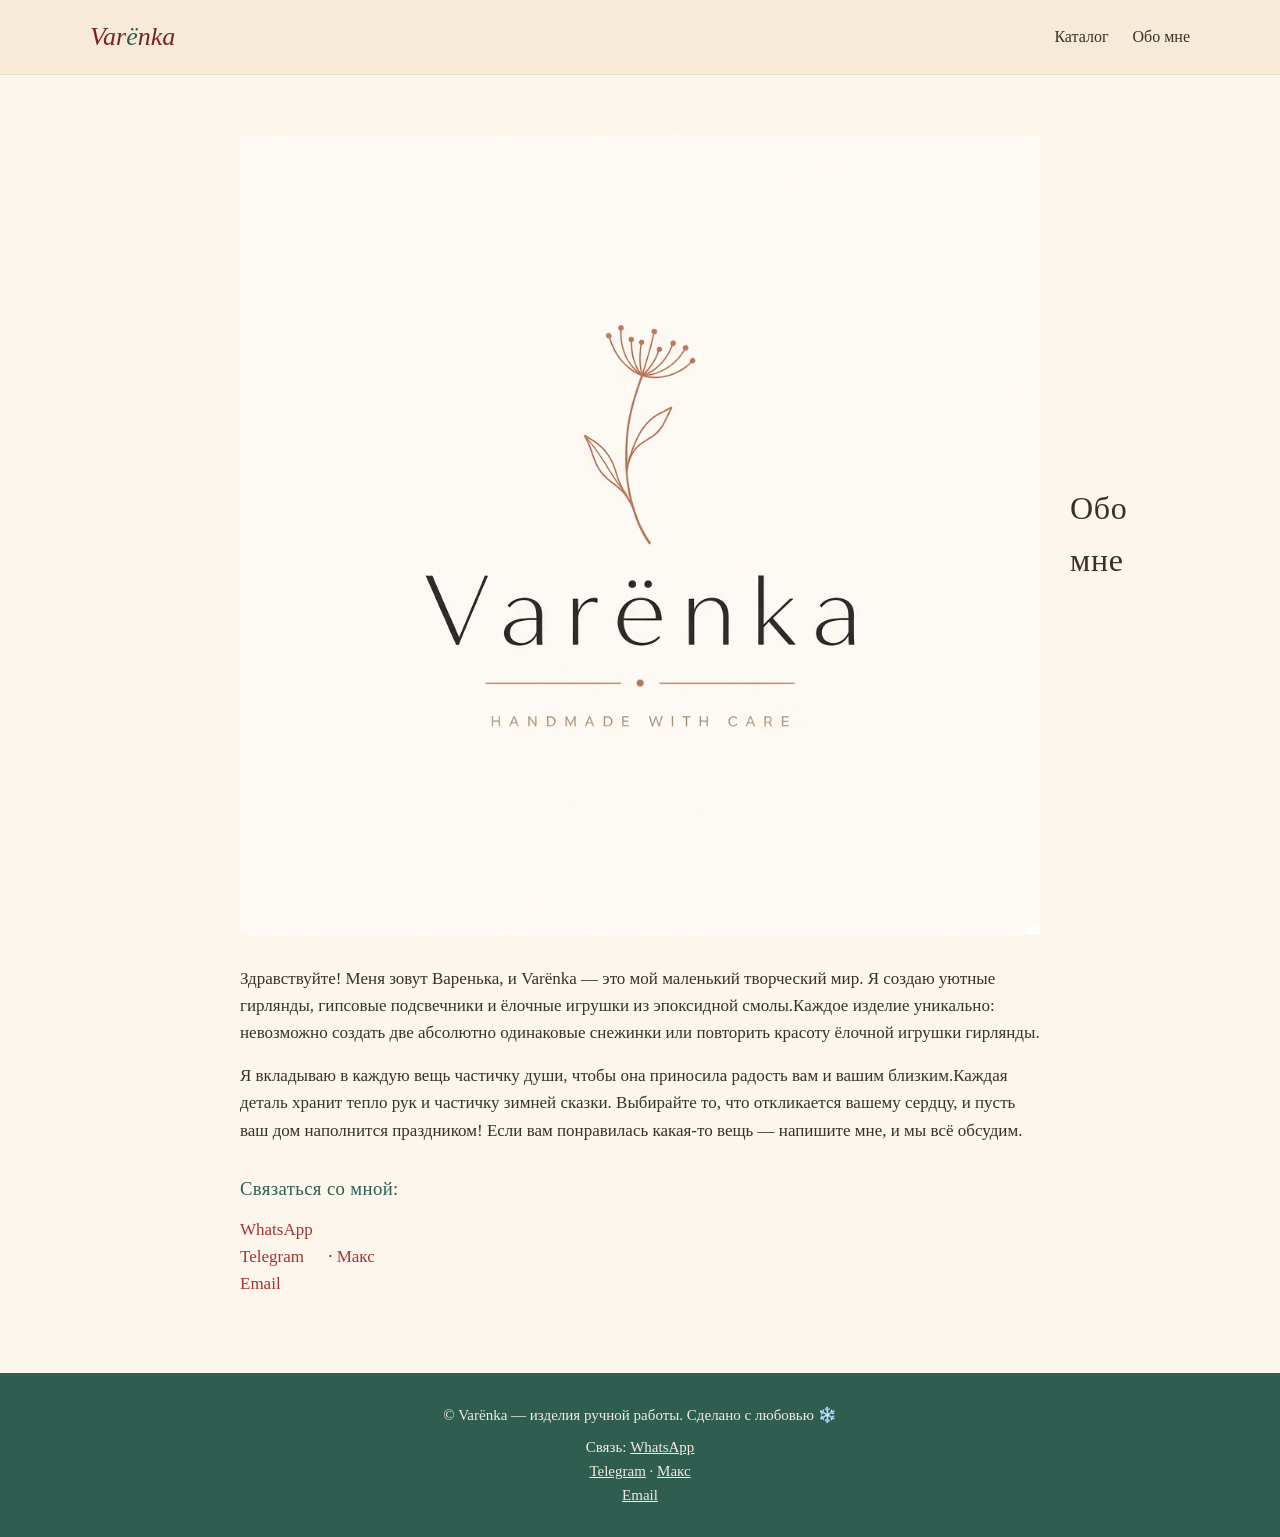
==== commit f2449ada: "Update about.html" ====
--- a/about.html
+++ b/about.html
@@ -20,10 +20,10 @@
 
 <div class="container about">
   
-  <div class="about-flex">
-    <img src="images/logo.png" alt="Логотип Varёnka" class="brand-logo">
-    <h1 style="font-size: 40px; color: var(--accent-dark); font-style: italic; margin: 0;">Обо мне</h1>
-  </div>
+ <div class="about-flex">
+  <img src="images/logo.png" alt="Логотип Varёnka" class="my-logo">
+  <h1>Обо мне</h1>
+</div>
   
   <div class="about-text">
     <p>Здравствуйте! Меня зовут Варенька, и Varёnka — это мой маленький творческий мир. Я создаю уютные гирлянды, гипсовые подсвечники и ёлочные игрушки из эпоксидной смолы.Каждое изделие уникально: невозможно создать две абсолютно одинаковые снежинки или повторить красоту ёлочной игрушки гирлянды.</p>
--- a/style.css
+++ b/style.css
@@ -65,47 +65,7 @@
   flex-wrap: wrap;
 }
 
-.hero-text {
-  max-width: 600px;
-}
-
-.hero-text h1 {
-  font-size: clamp(34px, 6vw, 56px);
-  color: var(--accent-dark);
-  margin-bottom: 18px;
-  font-style: italic;
-}
-.hero-text p {
-  font-size: clamp(16px, 2.4vw, 20px);
-  color: var(--muted);
-  margin-bottom: 32px;
-}
-
-/* ===== Универсальный логотип ===== */
-.brand-logo {
-  width: 150px !important; 
-  height: 150px !important; 
-  max-width: 150px !important;
-  object-fit: cover !important; 
-  border-radius: 50% !important; 
-  box-shadow: 0 4px 15px rgba(0,0,0,0.1) !important;
-  border: 3px solid var(--bg-soft) !important;
-  display: inline-block;
-  vertical-align: middle;
-  margin: 0;
-}
-
-/* ===== Кнопки ===== */
-.btn {
-  display: inline-block;
-  background: var(--accent);
-  color: #fff;
-  padding: 14px 32px;
-  border-radius: 40px;
-  font-size: 17px;
-  transition: background .2s;
-}
-.btn:hover { background: var(--accent-dark); text-decoration: none; }
+
 
 /* ===== Категории на главной ===== */
 .categories {
@@ -305,14 +265,7 @@
 }
 footer a { color: #f2ece2; text-decoration: underline; }
 
-/* ===== Мобильная адаптация ===== */
-@media (max-width: 768px) {
-  .hero-flex { flex-direction: column; text-align: center; }
-  .hero-text { text-align: center; }
-  .about-flex { flex-direction: column; text-align: center; }
-  .modal-content { width: 100%; }
-  .prev, .next { font-size: 20px; }
-}
+
 
 @media (max-width: 600px) {
   .nav ul { gap: 14px; font-size: 15px; }
@@ -322,26 +275,55 @@
   .card h3 { font-size: 16px; }
   .card .desc { font-size: 13px; }
 }
-/* Логотип в левом верхнем углу баннера */
-.hero-corner-logo {
-  position: absolute;
-  top: 20px;
-  left: 20px;
-  width: 120px;       /* Размер логотипа */
+
+
+/* На телефонах логотип в углу может мешать тексту, поэтому уменьшаем его */
+@media (max-width: 768px) {
+  .hero-corner-logo {
+    position: static; /* Отпускаем в обычный поток */
+    margin: 0 auto 20px auto; /* Ставим по центру и даем отступ снизу */
+    display: block;
+    width: 120px;
+    height: 120px;
+    top: auto !important; /* Сбрасываем top, чтобы не влиял */
+    left: auto !important;
+  }
+}
+/* ===== ФИНАЛЬНЫЙ ЛОГОТИП НА ГЛАВНОЙ ===== */
+.hero .container {
+  position: relative;
+  text-align: center;
+  padding-top: 10px;
+}
+
+.hero-logo-final {
+  width: 120px;
   height: 120px;
-  border-radius: 50%; /* Круглая форма */
+  border-radius: 50%;
   object-fit: cover;
   box-shadow: 0 4px 15px rgba(0,0,0,0.1);
   border: 3px solid var(--bg-soft);
-  z-index: 5;
-}
-
-/* На телефонах логотип в углу может мешать тексту, поэтому уменьшаем его */
+  
+  /* На компьютере: в левом верхнем углу */
+  position: absolute;
+  top: 10px;
+  left: 0px;
+  z-index: 1;
+}
+
+/* Текст поверх логотипа на всякий случай */
+.hero h1, .hero p, .hero .btn {
+  position: relative;
+  z-index: 2;
+}
+
+/* ===== ТОЛЬКО ДЛЯ ТЕЛЕФОНОВ ===== */
 @media (max-width: 768px) {
-  .hero-corner-logo {
-    width: 80px;
-    height: 80px;
-    top: 10px;
-    left: 10px;
+  .hero-logo-final {
+    position: static; /* Отпускаем в обычный поток */
+    margin: 0 auto 20px auto; /* Центрируем */
+    display: block;
+    width: 100px;
+    height: 100px;
   }
 }
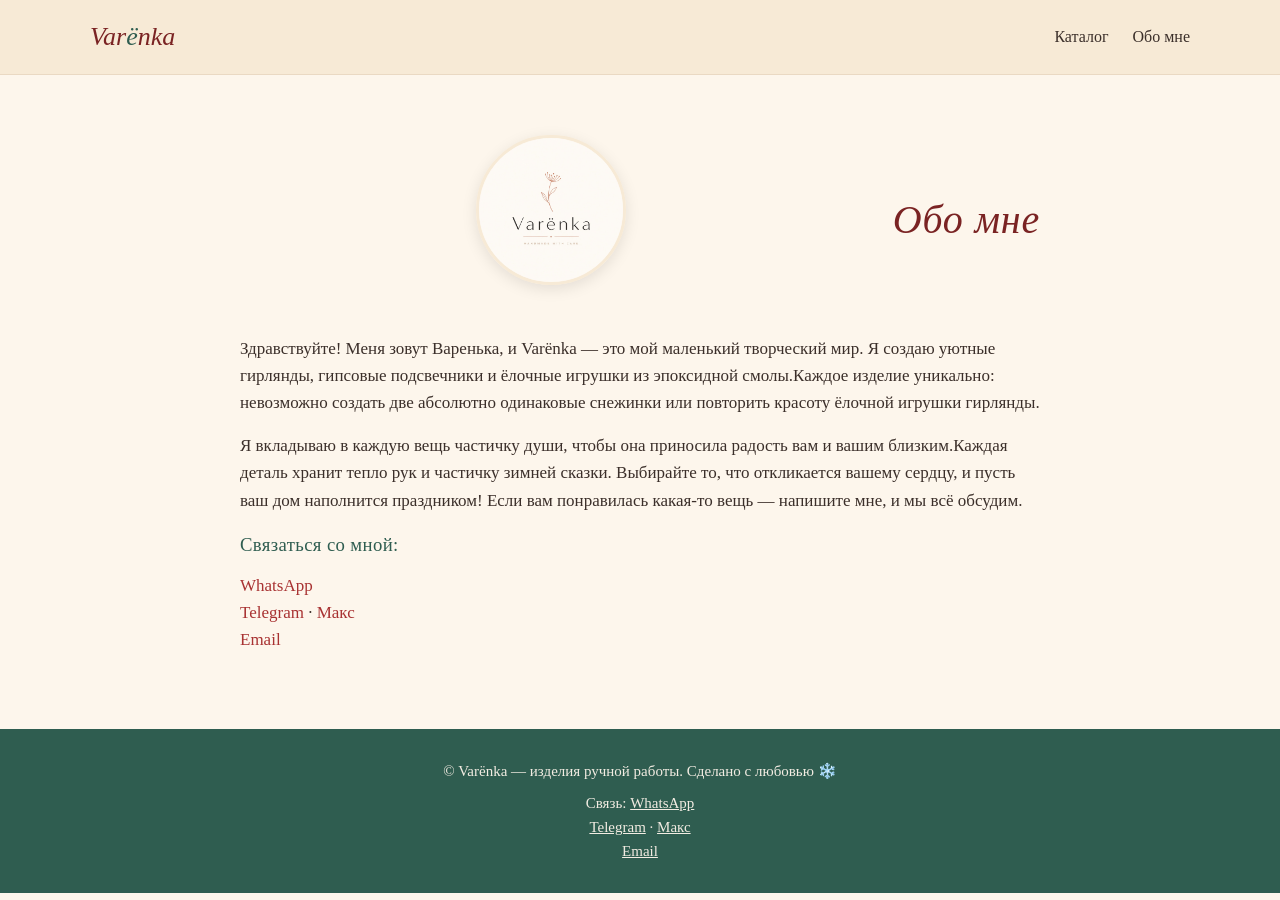
==== commit 30d700fb: "Update about.html" ====
--- a/about.html
+++ b/about.html
@@ -20,10 +20,10 @@
 
 <div class="container about">
   
- <div class="about-flex">
-  <img src="images/logo.png" alt="Логотип Varёnka" class="my-logo">
-  <h1>Обо мне</h1>
-</div>
+  <div class="about-flex">
+    <img src="images/logo.png" alt="Логотип Varёnka" class="my-logo">
+    <h1>Обо мне</h1>
+  </div>
   
   <div class="about-text">
     <p>Здравствуйте! Меня зовут Варенька, и Varёnka — это мой маленький творческий мир. Я создаю уютные гирлянды, гипсовые подсвечники и ёлочные игрушки из эпоксидной смолы.Каждое изделие уникально: невозможно создать две абсолютно одинаковые снежинки или повторить красоту ёлочной игрушки гирлянды.</p>
--- a/style.css
+++ b/style.css
@@ -2,11 +2,11 @@
 * { box-sizing: border-box; margin: 0; padding: 0; }
 
 :root {
-  --bg: #fdf6ec;          /* тёплый кремовый */
+  --bg: #fdf6ec;
   --bg-soft: #f7ead6;
-  --accent: #a83232;      /* винный красный */
+  --accent: #a83232;
   --accent-dark: #7a2323;
-  --green: #2f5d50;       /* тёмно-зелёный */
+  --green: #2f5d50;
   --text: #3b2f2a;
   --muted: #7a6a60;
   --card: #ffffff;
@@ -22,12 +22,9 @@
 }
 
 h1, h2, h3 { font-weight: normal; letter-spacing: 0.02em; }
-
 a { color: var(--accent); text-decoration: none; }
 a:hover { text-decoration: underline; }
-
 img { max-width: 100%; display: block; }
-
 .container { max-width: 1100px; margin: 0 auto; padding: 0 20px; }
 
 /* ===== Шапка ===== */
@@ -38,234 +35,105 @@
 }
 .nav {
   display: flex; align-items: center; justify-content: space-between;
-  padding: 16px 0;
-  flex-wrap: wrap; gap: 12px;
+  padding: 16px 0; flex-wrap: wrap; gap: 12px;
 }
-.logo {
-  font-size: 26px; font-family: "Georgia", serif; font-style: italic;
-  color: var(--accent-dark);
-}
+.logo { font-size: 26px; font-family: "Georgia", serif; font-style: italic; color: var(--accent-dark); }
 .logo span { color: var(--green); }
 .nav ul { display: flex; gap: 24px; list-style: none; flex-wrap: wrap; }
 .nav ul a { color: var(--text); font-size: 16px; }
 
-/* ===== Баннер на главной ===== */
-.hero {
-  padding: 60px 0 60px;
-  background:
-    radial-gradient(circle at 15% 20%, rgba(168,50,50,0.06), transparent 40%),
-    radial-gradient(circle at 85% 80%, rgba(47,93,80,0.07), transparent 45%);
+/* ===== Универсальный логотип (ЖЕЛЕЗОБЕТОННЫЙ) ===== */
+.my-logo {
+  width: 150px !important; 
+  height: 150px !important; 
+  max-width: 150px !important;
+  min-width: 150px !important;
+  object-fit: cover !important; 
+  border-radius: 50% !important; /* Принудительно круглый */
+  box-shadow: 0 4px 15px rgba(0,0,0,0.1) !important;
+  border: 3px solid var(--bg-soft) !important;
+  display: inline-block !important;
+  margin: 0 auto 20px auto !important;
 }
 
-.hero-flex {
-  display: flex;
-  align-items: center;
-  justify-content: center;
-  gap: 40px;
-  flex-wrap: wrap;
+/* ===== Баннер на главной ===== */
+.hero { padding: 60px 0; text-align: center; }
+.hero h1 { font-size: clamp(34px, 6vw, 56px); color: var(--accent-dark); margin-bottom: 18px; font-style: italic; }
+.hero p { font-size: clamp(16px, 2.4vw, 20px); color: var(--muted); margin-bottom: 32px; }
+
+.btn {
+  display: inline-block;
+  background: var(--accent);
+  color: #fff !important;
+  padding: 14px 40px;
+  border-radius: 50px;
+  font-size: 17px;
+  transition: background .2s;
+  text-decoration: none !important;
 }
-
-
+.btn:hover { background: var(--accent-dark); transform: translateY(-2px); }
 
 /* ===== Категории на главной ===== */
-.categories {
-  display: grid;
-  grid-template-columns: repeat(auto-fit, minmax(200px, 1fr));
-  gap: 20px;
-  padding: 40px 0 70px;
-}
-.cat-card {
-  background: var(--card);
-  border-radius: var(--radius);
-  padding: 36px 20px;
-  text-align: center;
-  box-shadow: var(--shadow);
-  transition: transform .2s;
-  color: var(--text);
-  display: flex;
-  flex-direction: column;
-  align-items: center;
-  overflow: hidden;
-  padding: 0 0 20px 0;
-}
+.categories { display: grid; grid-template-columns: repeat(auto-fit, minmax(200px, 1fr)); gap: 20px; padding: 40px 0 70px; }
+.cat-card { background: var(--card); border-radius: var(--radius); padding: 36px 20px; text-align: center; box-shadow: var(--shadow); transition: transform .2s; color: var(--text); display: flex; flex-direction: column; align-items: center; overflow: hidden; padding: 0 0 20px 0; }
 .cat-card:hover { transform: translateY(-4px); text-decoration: none; }
 .cat-card h3 { color: var(--accent-dark); font-size: 20px; margin-top: 15px; }
+.cat-img { width: 100%; height: 180px; object-fit: cover; margin-bottom: 15px; border-bottom: 2px solid var(--bg-soft); transition: transform 0.3s ease; }
+.cat-card:hover .cat-img { transform: scale(1.05); }
 
-.cat-img {
-  width: 100%;
-  height: 180px;
-  object-fit: cover;
-  margin-bottom: 15px;
-  border-bottom: 2px solid var(--bg-soft);
-  transition: transform 0.3s ease;
-}
-.cat-card:hover .cat-img { transform: scale(1.05); }
+/* ===== Страница Обо мне ===== */
+.about { padding: 60px 0; max-width: 800px; margin: 0 auto; }
+.about-flex { display: flex; align-items: center; gap: 30px; margin-bottom: 30px; text-align: left; }
+.about-flex h1 { font-size: clamp(28px, 4vw, 40px); color: var(--accent-dark); font-style: italic; margin: 0; }
+.about-text p { margin-bottom: 16px; font-size: 17px; }
 
 /* ===== Каталог ===== */
 .catalog-header { padding: 50px 0 20px; text-align: center; }
 .catalog-header h1 { font-size: clamp(28px, 4vw, 40px); color: var(--accent-dark); font-style: italic; }
 .catalog-header p { color: var(--muted); }
-
-.filters {
-  display: flex; gap: 10px; flex-wrap: wrap; justify-content: center;
-  padding: 20px 0 30px;
-}
-.filter-btn {
-  background: var(--card);
-  border: 1.5px solid #ead9c3;
-  border-radius: 40px;
-  padding: 8px 20px;
-  cursor: pointer;
-  font-family: inherit;
-  font-size: 15px;
-  color: var(--text);
-  transition: all .2s;
-}
+.filters { display: flex; gap: 10px; flex-wrap: wrap; justify-content: center; padding: 20px 0 30px; }
+.filter-btn { background: var(--card); border: 1.5px solid #ead9c3; border-radius: 40px; padding: 8px 20px; cursor: pointer; font-family: inherit; font-size: 15px; color: var(--text); transition: all .2s; }
 .filter-btn:hover { border-color: var(--accent); }
 .filter-btn.active { background: var(--accent); color: #fff; border-color: var(--accent); }
-
-.grid {
-  display: grid;
-  grid-template-columns: repeat(auto-fill, minmax(240px, 1fr));
-  gap: 24px;
-  padding-bottom: 70px;
-}
-.card {
-  background: var(--card);
-  border-radius: var(--radius);
-  overflow: hidden;
-  box-shadow: var(--shadow);
-  transition: transform .2s;
-  display: flex; flex-direction: column;
-  cursor: pointer;
-}
+.grid { display: grid; grid-template-columns: repeat(auto-fill, minmax(240px, 1fr)); gap: 24px; padding-bottom: 70px; }
+.card { background: var(--card); border-radius: var(--radius); overflow: hidden; box-shadow: var(--shadow); transition: transform .2s; display: flex; flex-direction: column; cursor: pointer; }
 .card:hover { transform: translateY(-4px); }
-.card .photo {
-  aspect-ratio: 1 / 1;
-  background: var(--bg-soft);
-  overflow: hidden;
-  position: relative;
-}
+.card .photo { aspect-ratio: 1 / 1; background: var(--bg-soft); overflow: hidden; position: relative; }
 .card .photo img { width: 100%; height: 100%; object-fit: cover; }
 .card .body { padding: 16px 18px 20px; flex: 1; display: flex; flex-direction: column; }
-.card .cat-label {
-  font-size: 12px; text-transform: uppercase; letter-spacing: 0.08em;
-  color: var(--green); margin-bottom: 6px;
-}
+.card .cat-label { font-size: 12px; text-transform: uppercase; letter-spacing: 0.08em; color: var(--green); margin-bottom: 6px; }
 .card h3 { font-size: 18px; margin-bottom: 8px; color: var(--text); }
 .card .desc { font-size: 14px; color: var(--muted); flex: 1; margin-bottom: 12px; }
 .card .price { font-size: 18px; color: var(--accent-dark); font-weight: bold; }
 
-/* ===== Стрелочки на карточках ===== */
-.card-arrow {
-  position: absolute;
-  top: 50%;
-  transform: translateY(-50%);
-  background: rgba(253, 246, 236, 0.85);
-  color: var(--accent-dark);
-  border: none;
-  border-radius: 50%;
-  width: 32px;
-  height: 32px;
-  font-size: 18px;
-  display: flex;
-  align-items: center;
-  justify-content: center;
-  cursor: pointer;
-  box-shadow: 0 2px 8px rgba(0,0,0,0.15);
-  opacity: 0;
-  transition: opacity 0.2s, background 0.2s;
-  z-index: 2;
-}
-.card:hover .card-arrow { opacity: 1; }
-.card-arrow:hover { background: #ffffff; }
-.card-arrow.left { left: 10px; }
-.card-arrow.right { right: 10px; }
-
 /* ===== Модальное окно ===== */
-.modal {
-  display: none; 
-  position: fixed; 
-  z-index: 100; 
-  left: 0; top: 0; width: 100%; height: 100%; 
-  overflow: auto; 
-  background-color: rgba(59, 47, 42, 0.9);
-  backdrop-filter: blur(4px);
-}
-.modal-content {
-  margin: 5% auto;
-  display: block;
-  max-width: 80%;
-  max-height: 75vh;
-  border-radius: 8px;
-  box-shadow: 0 0 20px rgba(0,0,0,0.5);
-  object-fit: contain;
-  animation: zoom 0.3s;
-}
+.modal { display: none; position: fixed; z-index: 100; left: 0; top: 0; width: 100%; height: 100%; overflow: auto; background-color: rgba(59, 47, 42, 0.9); backdrop-filter: blur(4px); }
+.modal-content { margin: 5% auto; display: block; max-width: 80%; max-height: 75vh; border-radius: 8px; box-shadow: 0 0 20px rgba(0,0,0,0.5); object-fit: contain; animation: zoom 0.3s; }
 @keyframes zoom { from {transform: scale(0.8)} to {transform: scale(1)} }
-.close {
-  position: absolute; top: 20px; right: 35px;
-  color: #fdf6ec; font-size: 40px; font-weight: bold; cursor: pointer;
-}
+.close { position: absolute; top: 20px; right: 35px; color: #fdf6ec; font-size: 40px; font-weight: bold; cursor: pointer; }
 .close:hover { color: var(--accent); }
-.prev, .next {
-  cursor: pointer; position: absolute; top: 50%;
-  width: auto; padding: 16px; margin-top: -50px;
-  color: white; font-weight: bold; font-size: 30px;
-  transition: 0.3s; user-select: none; text-decoration: none;
-}
+.prev, .next { cursor: pointer; position: absolute; top: 50%; width: auto; padding: 16px; margin-top: -50px; color: white; font-weight: bold; font-size: 30px; transition: 0.3s; user-select: none; text-decoration: none; }
 .next { right: 20px; border-radius: 3px 0 0 3px; }
 .prev { left: 20px; border-radius: 0 3px 3px 0; }
 .prev:hover, .next:hover { background-color: rgba(168,50,50,0.8); color: #fff; }
-#caption {
-  margin: auto; display: block; width: 80%; max-width: 700px;
-  text-align: center; color: #fdf6ec; padding: 10px 0;
-  font-size: 20px; font-style: italic;
-}
-.btn-collection {
-  display: inline-block; background: var(--accent); color: #fff;
-  padding: 10px 24px; border-radius: 30px; font-size: 15px;
-  transition: background 0.2s; border: none; cursor: pointer; font-family: inherit;
-}
-.btn-collection:hover { background: var(--accent-dark); }
-
-/* ===== Блок "Изготовление на заказ" ===== */
-.custom-order-block {
-  background: var(--bg-soft);
-  border: 1px dashed var(--accent);
-  border-radius: var(--radius);
-  padding: 30px 20px;
-  text-align: center;
-  margin: 40px auto 60px auto;
-  max-width: 800px;
-  box-shadow: var(--shadow);
-}
-.custom-order-block h3 { color: var(--accent-dark); font-size: 22px; margin-bottom: 15px; font-style: italic; }
-.custom-order-block p { color: var(--text); font-size: 16px; margin-bottom: 20px; line-height: 1.6; }
-
-/* ===== Обо мне ===== */
-.about { padding: 60px 0; max-width: 800px; margin: 0 auto; }
-.about-flex {
-  display: flex;
-  align-items: center;
-  gap: 30px;
-  margin-bottom: 30px;
-}
-.about-text p { margin-bottom: 16px; font-size: 17px; }
-.contacts { margin-top: 30px; }
-.contacts a { display: inline-block; margin-right: 20px; font-size: 17px; }
+#caption { margin: auto; display: block; width: 80%; max-width: 700px; text-align: center; color: #fdf6ec; padding: 10px 0; font-size: 20px; font-style: italic; }
 
 /* ===== Подвал ===== */
-footer {
-  background: var(--green);
-  color: #f2ece2;
-  text-align: center;
-  padding: 30px 20px;
-  font-size: 15px;
-}
+footer { background: var(--green); color: #f2ece2; text-align: center; padding: 30px 20px; font-size: 15px; }
 footer a { color: #f2ece2; text-decoration: underline; }
 
-
+/* ===== Мобильная адаптация ===== */
+@media (max-width: 768px) {
+  .hero-flex { flex-direction: column; text-align: center; }
+  .about-flex { flex-direction: column; text-align: center; }
+  .about-flex h1 { margin-top: 15px; }
+  .my-logo {
+    width: 120px !important;
+    height: 120px !important;
+    min-width: 120px !important;
+    max-width: 120px !important;
+  }
+}
 
 @media (max-width: 600px) {
   .nav ul { gap: 14px; font-size: 15px; }
@@ -275,55 +143,3 @@
   .card h3 { font-size: 16px; }
   .card .desc { font-size: 13px; }
 }
-
-
-/* На телефонах логотип в углу может мешать тексту, поэтому уменьшаем его */
-@media (max-width: 768px) {
-  .hero-corner-logo {
-    position: static; /* Отпускаем в обычный поток */
-    margin: 0 auto 20px auto; /* Ставим по центру и даем отступ снизу */
-    display: block;
-    width: 120px;
-    height: 120px;
-    top: auto !important; /* Сбрасываем top, чтобы не влиял */
-    left: auto !important;
-  }
-}
-/* ===== ФИНАЛЬНЫЙ ЛОГОТИП НА ГЛАВНОЙ ===== */
-.hero .container {
-  position: relative;
-  text-align: center;
-  padding-top: 10px;
-}
-
-.hero-logo-final {
-  width: 120px;
-  height: 120px;
-  border-radius: 50%;
-  object-fit: cover;
-  box-shadow: 0 4px 15px rgba(0,0,0,0.1);
-  border: 3px solid var(--bg-soft);
-  
-  /* На компьютере: в левом верхнем углу */
-  position: absolute;
-  top: 10px;
-  left: 0px;
-  z-index: 1;
-}
-
-/* Текст поверх логотипа на всякий случай */
-.hero h1, .hero p, .hero .btn {
-  position: relative;
-  z-index: 2;
-}
-
-/* ===== ТОЛЬКО ДЛЯ ТЕЛЕФОНОВ ===== */
-@media (max-width: 768px) {
-  .hero-logo-final {
-    position: static; /* Отпускаем в обычный поток */
-    margin: 0 auto 20px auto; /* Центрируем */
-    display: block;
-    width: 100px;
-    height: 100px;
-  }
-}
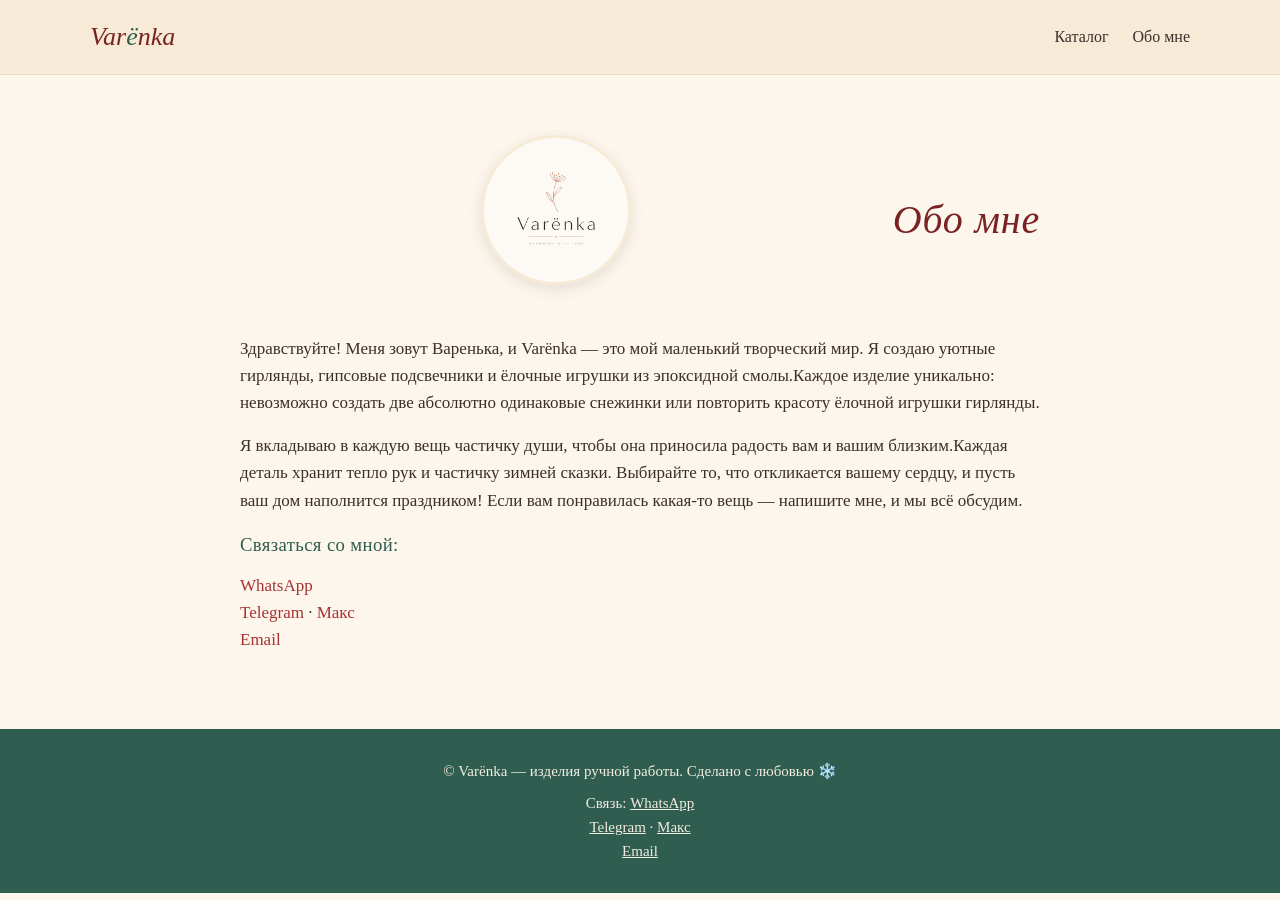
==== commit a116878d: "Update about.html" ====
--- a/about.html
+++ b/about.html
@@ -20,7 +20,7 @@
 
 <div class="container about">
   
-  <div class="about-flex">
+ <div class="about-flex">
     <img src="images/logo.png" alt="Логотип Varёnka" class="my-logo">
     <h1>Обо мне</h1>
   </div>
--- a/style.css
+++ b/style.css
@@ -83,8 +83,21 @@
 
 /* ===== Страница Обо мне ===== */
 .about { padding: 60px 0; max-width: 800px; margin: 0 auto; }
-.about-flex { display: flex; align-items: center; gap: 30px; margin-bottom: 30px; text-align: left; }
-.about-flex h1 { font-size: clamp(28px, 4vw, 40px); color: var(--accent-dark); font-style: italic; margin: 0; }
+.about-flex {
+  display: flex;
+  align-items: center;       /* Выравнивание по вертикали */
+  justify-content: flex-start; /* Прижимаем всё к левому краю */
+  gap: 20px;                 /* Расстояние между логотипом и текстом */
+  margin-bottom: 30px;
+  text-align: left;          /* Текст слева */
+}
+
+.about-flex h1 {
+  font-size: clamp(28px, 4vw, 40px);
+  color: var(--accent-dark);
+  font-style: italic;
+  margin: 0;
+}
 .about-text p { margin-bottom: 16px; font-size: 17px; }
 
 /* ===== Каталог ===== */
@@ -125,8 +138,24 @@
 /* ===== Мобильная адаптация ===== */
 @media (max-width: 768px) {
   .hero-flex { flex-direction: column; text-align: center; }
-  .about-flex { flex-direction: column; text-align: center; }
-  .about-flex h1 { margin-top: 15px; }
+    .about-flex {
+    flex-direction: row; /* Оставляем в линию (лого слева, текст справа) */
+    justify-content: flex-start; /* Прижимаем к левому краю */
+    text-align: left;
+    gap: 15px; /* Чуть уменьшаем отступ для телефона */
+  }
+  
+  .about-flex .my-logo {
+    width: 80px !important;  /* Уменьшаем логотип на телефоне */
+    height: 80px !important;
+    min-width: 80px !important;
+    max-width: 80px !important;
+    margin: 0 !important;    /* Убираем центрирование */
+  }
+
+  .about-flex h1 {
+    font-size: 24px; /* Уменьшаем заголовок, чтобы влез в строку */
+  }
   .my-logo {
     width: 120px !important;
     height: 120px !important;
